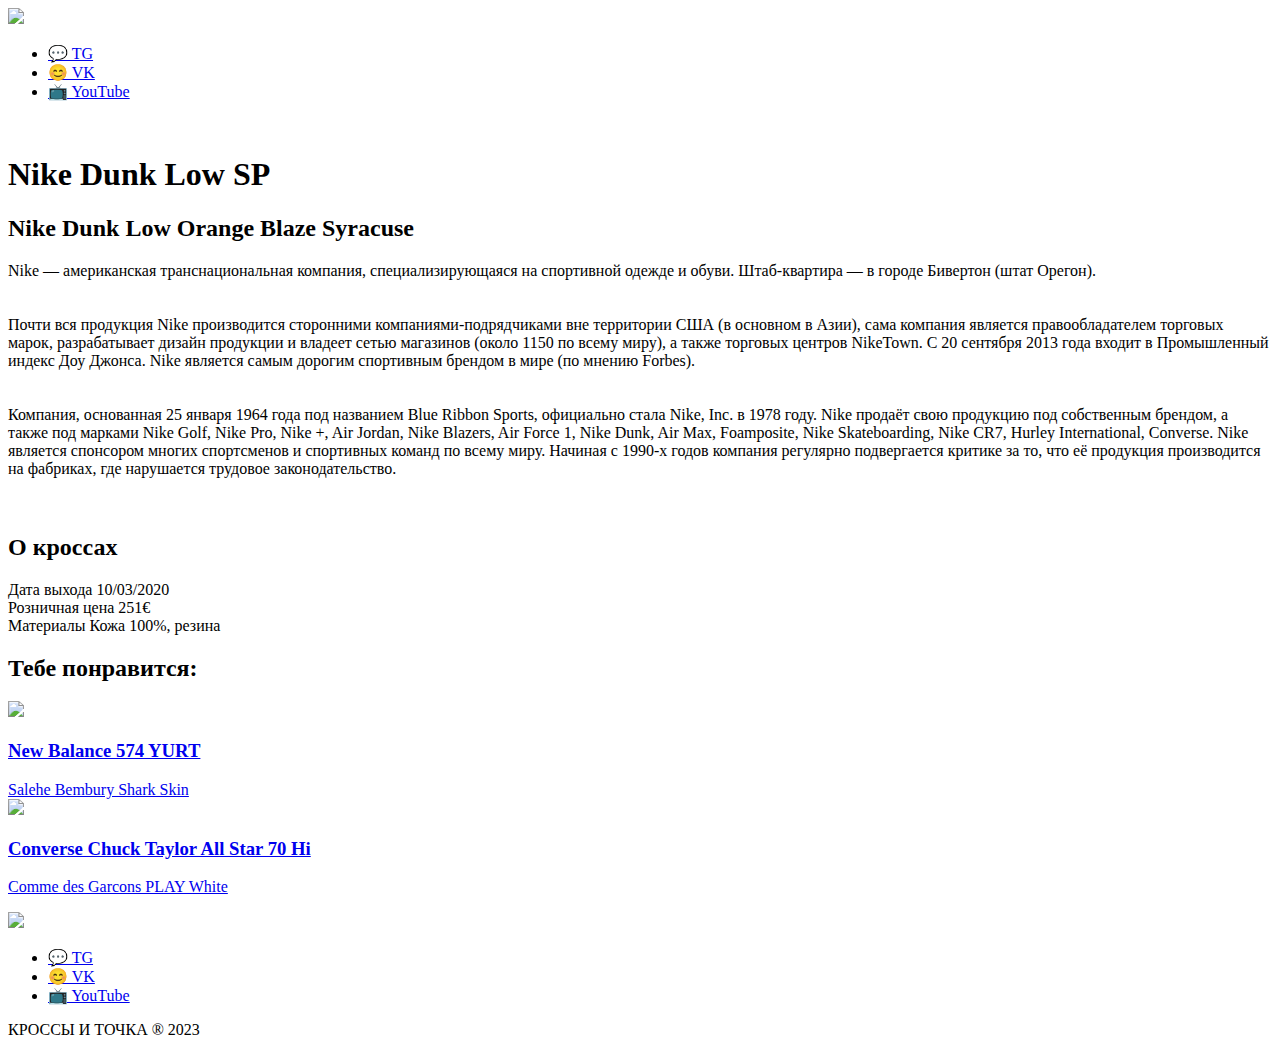
==== index2 (2).html @ dde87727 "Update index2 (2).html" ====
<!DOCTYPE html>
<html>
<head>
    <title>Кроссы - и точка</title>
    <link rel="stylesheet" href="index3.css"/>
    <link rel="preconnect" href="https://fonts.googleapis.com">
    <link rel="preconnect" href="https://fonts.gstatic.com" crossorigin>
    <link href="https://fonts.googleapis.com/css2?family=Anonymous+Pro:wght@400;700&family=IBM+Plex+Mono:wght@500&display=swap" rel="stylesheet">
    <meta name="viewport" content="width=device-width, initial-scale=1.0">
</head>
<body>
    <header>
        <div class="container">
            <div class="header-content">
                <a href="index.html"><img src="img/logo.svg" class="logo"></a>
                <div class="social">
                    <nav class="nav-menu">
                    <ul>
                    <li><a href="https://t.me/der_res" class="link-social">💬 TG</a></li>
                    <li><a href="https://vk.com/tima_010101" class="link-social">😊 VK</a></li>
                    <li><a href="https://www.youtube.com/channel/UChY-dPrZ0GXgKf8XBsyh7aA" class="link-social">📺 YouTube</a></li>
                    </ul>
                    </nav>
                </div>
            </div>
        </div>
    </header>
    <main>
        <div class="container">
            <div class="block-card">
                <div class="image-cross">
                    <img src="img\sneaker-big__img (1).png" alt="" class="image-cross1">
                </div>
                <div class="big-text">
                    <h1 class="big">Nike Dunk Low SP</h1>
                </div>
                <div class="big">
                    <h2 class="medium">
                        Nike Dunk Low Orange Blaze Syracuse
                    </h2>
                </div>
                <div class="element">
                <div class="block-text-left">
                    <a class="small">Nike — американская транснациональная компания, специализирующаяся на спортивной одежде и обуви. Штаб-квартира — в городе Бивертон (штат Орегон).<br><br><br>

                        Почти вся продукция Nike производится сторонними компаниями-подрядчиками вне территории США (в основном в Азии), сама компания является правообладателем торговых марок, разрабатывает дизайн продукции и владеет сетью магазинов (около 1150 по всему миру), а также торговых центров NikeTown. С 20 сентября 2013 года входит в Промышленный индекс Доу Джонса. Nike является самым дорогим спортивным брендом в мире (по мнению Forbes).<br><br><br>
                        
                        Компания, основанная 25 января 1964 года под названием Blue Ribbon Sports, официально стала Nike, Inc. в 1978 году. Nike продаёт свою продукцию под собственным брендом, а также под марками Nike Golf, Nike Pro, Nike +, Air Jordan, Nike Blazers, Air Force 1, Nike Dunk, Air Max, Foamposite, Nike Skateboarding, Nike CR7, Hurley International, Converse. Nike является спонсором многих спортсменов и спортивных команд по всему миру. Начиная с 1990-х годов компания регулярно подвергается критике за то, что её продукция производится на фабриках, где нарушается трудовое законодательство.<br><br><br>
                    </a>
                </div>
            <div class="block-text-right">
                <div class="forblockrightposition">
                    <h2 class="medium-1">О кроссах</h2>
                    <div class="separator"></div>
                    <div class="block-text-right-content">
                        <a class="very-small">Дата выхода</a>
                        <a class="very-small1">10/03/2020</a>
                        </div>
                    <div class="separator"></div>
                    <div class="block-text-right-content">
                        <a class="very-small">Розничная цена</a>
                        <a class="very-small1">251€</a>
                        </div>
                    <div class="separator"></div>
                    <div class="block-text-right-content">
                        <a class="very-small">Материалы</a>
                        <a class="very-small1">Кожа 100%, резина</a>
                    </div>
                    <div class="separator"></div>
                </div>
                </div>
        </div>
    </div>
</div>

</main>
<div class="container">
    <h2 class="medium-maybe">
        Тебе понравится: 
    </h2>
    <div class="cards">
        <div class="card" href="index3.html">
            <a href="index3.html" class="link"><img src="img/6.png" class="card-img" href="index3.html"></a>
            <div class="card-text">
                <a href="index3.html" class="link"><h3 class="big-card-text">New Balance 574 YURT</h3></a>
                <a class="small-text-card"  href="index3.html">Salehe Bembury Shark Skin</a>
            </div>
    </div>
    <div class="card">
        <a href="index3(3).html" class="link"><img src="img\sneaker__imgсщт1.png" class=card-img1></a>
        <div class="card-text">
            <a href="index3(3).html" class="link"><h3 class="big-card-text">Converse Chuck Taylor All Star 70 Hi</h3></a>
            <a href="index3(3).html" class="link"><p class="small-text-card">Comme des Garcons PLAY White</p></a>
                </div>
            </div>
        </div>
    </div>
</main>
<footer>
    <div class="container">
        <div class="footer-top">
            <img src="img/logo-footer.svg" class="footer-logo">
            <div class="social">
                <nav class="nav-menu">
                    <ul>
                    <li><a href="https://t.me/der_res" >💬 TG</a></li>
                    <li><a href="https://vk.com/tima_010101">😊 VK</a></li>
                    <li><a href="https://www.youtube.com/channel/UChY-dPrZ0GXgKf8XBsyh7aA">📺 YouTube</a></li>
                    </ul>
                    </nav>
            </div>
        </div>
        <div class="line">
        </div>
        <div class="footer-bottom">
            КРОССЫ И ТОЧКА ® 2023
        </div>
    </div>
</footer>
</body>
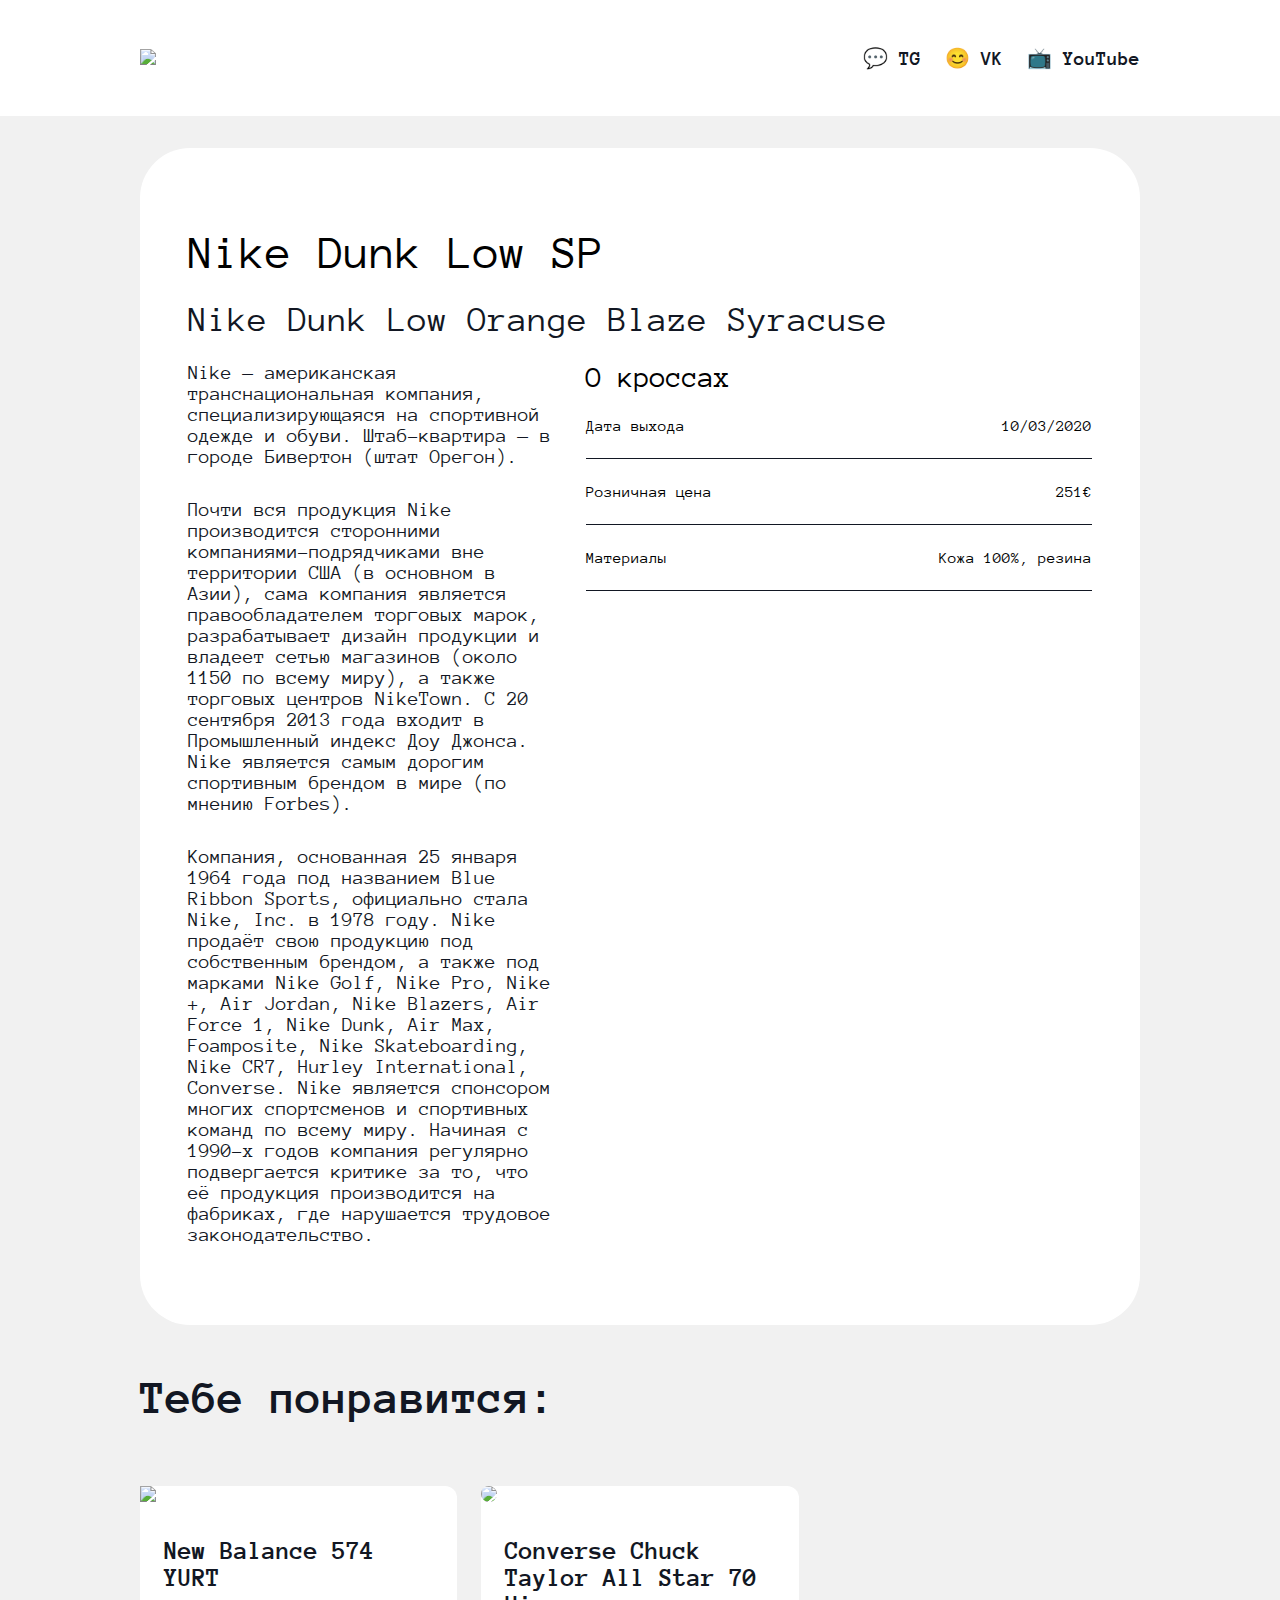
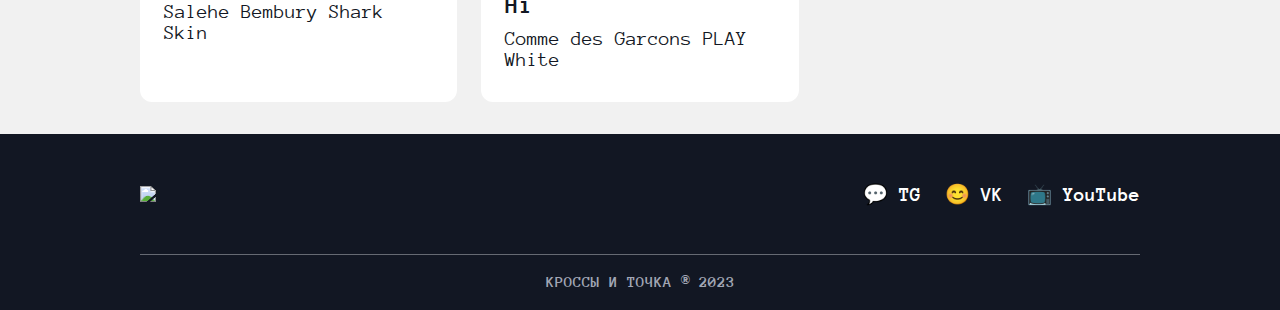
==== commit 735cdbb0: "Add files via upload" ====
--- a/index2 (2).html
+++ b/index2 (2).html
@@ -32,7 +32,7 @@
                     <img src="img\sneaker-big__img (1).png" alt="" class="image-cross1">
                 </div>
                 <div class="big-text">
-                    <h1 class="big">Nike Dunk Low SP</h1>
+                    <h2 class="big">Nike Dunk Low SP</h2>
                 </div>
                 <div class="big">
                     <h2 class="medium">
@@ -41,32 +41,27 @@
                 </div>
                 <div class="element">
                 <div class="block-text-left">
-                    <a class="small">Nike — американская транснациональная компания, специализирующаяся на спортивной одежде и обуви. Штаб-квартира — в городе Бивертон (штат Орегон).<br><br><br>
+                    <p class="small">Nike — американская транснациональная компания, специализирующаяся на спортивной одежде и обуви. Штаб-квартира — в городе Бивертон (штат Орегон).</p>
 
-                        Почти вся продукция Nike производится сторонними компаниями-подрядчиками вне территории США (в основном в Азии), сама компания является правообладателем торговых марок, разрабатывает дизайн продукции и владеет сетью магазинов (около 1150 по всему миру), а также торговых центров NikeTown. С 20 сентября 2013 года входит в Промышленный индекс Доу Джонса. Nike является самым дорогим спортивным брендом в мире (по мнению Forbes).<br><br><br>
+                    <p class="small">Почти вся продукция Nike производится сторонними компаниями-подрядчиками вне территории США (в основном в Азии), сама компания является правообладателем торговых марок, разрабатывает дизайн продукции и владеет сетью магазинов (около 1150 по всему миру), а также торговых центров NikeTown. С 20 сентября 2013 года входит в Промышленный индекс Доу Джонса. Nike является самым дорогим спортивным брендом в мире (по мнению Forbes).</p>
                         
-                        Компания, основанная 25 января 1964 года под названием Blue Ribbon Sports, официально стала Nike, Inc. в 1978 году. Nike продаёт свою продукцию под собственным брендом, а также под марками Nike Golf, Nike Pro, Nike +, Air Jordan, Nike Blazers, Air Force 1, Nike Dunk, Air Max, Foamposite, Nike Skateboarding, Nike CR7, Hurley International, Converse. Nike является спонсором многих спортсменов и спортивных команд по всему миру. Начиная с 1990-х годов компания регулярно подвергается критике за то, что её продукция производится на фабриках, где нарушается трудовое законодательство.<br><br><br>
-                    </a>
+                    <p class="small">Компания, основанная 25 января 1964 года под названием Blue Ribbon Sports, официально стала Nike, Inc. в 1978 году. Nike продаёт свою продукцию под собственным брендом, а также под марками Nike Golf, Nike Pro, Nike +, Air Jordan, Nike Blazers, Air Force 1, Nike Dunk, Air Max, Foamposite, Nike Skateboarding, Nike CR7, Hurley International, Converse. Nike является спонсором многих спортсменов и спортивных команд по всему миру. Начиная с 1990-х годов компания регулярно подвергается критике за то, что её продукция производится на фабриках, где нарушается трудовое законодательство.</p>
                 </div>
             <div class="block-text-right">
                 <div class="forblockrightposition">
-                    <h2 class="medium-1">О кроссах</h2>
-                    <div class="separator"></div>
+                    <h3 class="medium-1">О кроссах</h3>
                     <div class="block-text-right-content">
-                        <a class="very-small">Дата выхода</a>
-                        <a class="very-small1">10/03/2020</a>
+                        <p class="very-small">Дата выхода</p>
+                        <p class="very-small1">10/03/2020</p>
                         </div>
-                    <div class="separator"></div>
                     <div class="block-text-right-content">
-                        <a class="very-small">Розничная цена</a>
-                        <a class="very-small1">251€</a>
+                        <p class="very-small">Розничная цена</p>
+                        <p class="very-small1">251€</p>
                         </div>
-                    <div class="separator"></div>
                     <div class="block-text-right-content">
-                        <a class="very-small">Материалы</a>
-                        <a class="very-small1">Кожа 100%, резина</a>
+                        <p class="very-small">Материалы</p>
+                        <p class="very-small1">Кожа 100%, резина</p>
                     </div>
-                    <div class="separator"></div>
                 </div>
                 </div>
         </div>
@@ -117,4 +112,4 @@
         </div>
     </div>
 </footer>
-</body>
+</body>--- a/index3.css
+++ b/index3.css
@@ -0,0 +1,349 @@
+body {
+    background-color:#F1F1F1;
+    font-family:'Anonymous Pro','Russo One';
+    margin:0px;
+}
+header {
+    background-color: #fff;
+    padding:30px 0px;
+}
+.header-content {
+    align-items: center;
+    justify-content: space-between;
+    display: flex;
+}
+h3, p, h2{
+    margin: 0;
+}
+.block-text-right-content {
+    display: flex;
+    justify-content: space-between;
+}
+.logo {
+    width:212px;
+}
+.image-cross {
+    display: flex;
+    align-items: center;
+}
+.social {
+    display:flex;
+    gap:24px;
+}
+nav ul {
+    display: flex;
+    list-style: none;
+    gap:24px;
+    padding: 0;
+}
+.element {
+    display: flex;
+    flex-direction: row;
+}
+.social a{
+    font-size:20px;
+    color:#121723;
+    text-decoration:none;
+    font-weight: 700;
+}
+.footer a {
+    font-weight: 700;
+}
+.new {
+    font-family: 'IBM Plex Mono';
+    font-size: 48px;
+    color:#121723;
+    margin-top:32px;
+}
+.container {
+    max-width: 1440px;
+    padding: 0 140px;
+    box-sizing: border-box;
+    margin: 0 auto;
+   }
+.block-card {
+    width:100%;
+    margin: 0 auto;
+    border-radius:50px;
+    background-color: #fff;
+    margin-top: 32px;
+    box-sizing: border-box;
+    padding:48px 48px 48px 48px;
+    padding-right: 48px;
+}
+.big-text {
+    width:100%;
+    font-size:48px;
+    font-weight: 400;
+    margin-top:32px;
+}
+.big {
+    font-size:48px;
+    font-weight: 400;
+}
+.block-content {
+    justify-content: space-between;
+    display: flex;
+}
+.block-text-left {
+    justify-content: space-between;
+    display: inline-block;
+    width:506px;
+}
+.small {
+    font-size:20px;
+    color:#121723;
+    width:100%;
+    max-width:506px;
+    margin-bottom: 32px;
+}
+.medium-text {
+    width:100%;
+    font-weight: 400;
+    margin-bottom: 24px;
+    max-width:327px;
+    height:20px;
+}
+
+.for-right-parametrs {
+    float: right;
+    display: flex;
+    justify-content: center;
+    align-items: center;
+}
+.medium {
+    font-size:36px;
+    color:#121723;
+    font-weight:400;
+    margin-top:24px;
+    margin-bottom:24px;
+    padding:0;
+    margin-left:auto;
+    margin-left:0;
+}
+.block-text-right {
+    width:100%;
+    max-width:506px;
+    gap:24px;
+    margin-left: 32px;
+    justify-content: space-between;
+}
+.medium-1 {
+    font-size:30px;
+    font-weight: 400;
+}
+footer {
+    background-color:#121723;
+    padding:32px 0 20px 0;
+}
+.footer-top {
+    display:flex;
+    align-items: center;
+    justify-content: space-between;
+    margin-bottom: 32px;
+}
+.footer-top .social a {
+    color:#fff;
+}
+.line {
+    height:1px;
+    background-color: rgba(230, 232, 236, 40%);
+}
+.footer-logo {
+    width:300px;
+}
+.footer-bottom {
+    text-align: center;
+    font-size: 16px;
+    color:#A1A6B4;
+    font-weight: 700;
+    margin-top:18px;
+}footer {
+    background-color:#121723;
+    padding:32px 0 20px 0;
+}
+.footer-top {
+    display:flex;
+    align-items: center;
+    justify-content: space-between;
+    margin-bottom: 32px;
+}
+.footer-top .social a {
+    color:#fff;
+}
+.card:hover {
+    transform: translateY(-10px);
+}
+.separator1 {
+    height:1px;
+    background-color: rgba(230, 232, 236, 40%);
+}
+.link {
+    text-decoration: none;
+}
+.footer-logo {
+    width:300px;
+}
+.footer-bottom {
+    text-align: center;
+    font-size: 16px;
+    color:#A1A6B4;
+    font-weight: 700;
+    margin-top:18px;
+}
+.medium-maybe {
+    margin-top:48px;
+    margin-bottom: 32px;
+    font-size:48px;
+    width:100%;
+    color:#121723;
+}
+.cards {
+    display: flex;
+    flex-wrap: wrap;
+    gap:24px;
+    padding: 32px 0;
+    margin-top:32px;
+}
+.very-small1 {
+    float: right;
+}
+.card-img {
+    width: 100%;
+}
+.card-img1 {
+    width: 100%;
+    border-radius: 12px;
+}
+.card-text {
+    padding: 32px 24px;
+    display: flex;
+    flex-direction: column;
+    gap:10px;
+    align-content: start;
+    align-items: start;
+}
+.big-card-text {
+    color:#121723;
+    font-size:26px;
+    font-weight:700;
+    text-decoration: none;
+}
+.block-text-right-content {
+    border-bottom:1px solid #121723;
+    padding:24px 0px;
+}
+.small-text-card {
+    color:#121723;
+    font-size: 20px;
+    font-weight:400;
+    text-decoration: none;
+}
+.card {
+    border-radius: 12px;
+    width:calc(33.3333% - 16px);
+    background-color: #fff;
+    transition: 0.3s all;
+}
+@media screen and (max-width: 1000px) {
+.image-cross1{
+    width:100%;
+    max-width:327px;
+    height:172px;
+}
+.big {
+    font-size:32px;
+    text-decoration: none;
+}
+.block-card {
+    padding:24px;
+    border-radius: 12px;
+}
+.medium-text {
+    width:100%;
+    margin-bottom:24px;
+}
+.link {
+    text-decoration: none;
+}
+.block-text-left {
+    width:100%;
+    display:flex;
+    flex-direction: column;
+}
+.small {
+    font-size:16px;
+    width:100%;
+    max-width: 327px;
+}
+.block-text-right {
+    margin-left: 0px;
+    width:100%;
+}
+.medium-maybe {
+    font-size: 32px;
+}
+.favotire-text-paramters {
+    margin-top: 32px;
+}
+}
+@media screen and (max-width: 1000px) {
+    .card {
+    width:calc(100% - 12px);
+    }
+    .container {
+        padding:0px 24px;
+        margin: 0 auto;
+    }
+    .element {
+        display:flex;
+        flex-direction: column;
+    }
+.big-text {
+    height:64px;
+    width:100%;
+    max-width:327px;
+}
+.medium-text {
+    margin-top:24px;
+    margin-bottom:24px;
+}
+.medium {
+    font-size: 20px;
+}
+}
+@media screen and (max-width: 820px) {
+    .header-content {
+        flex-direction: column;
+    }
+    .new {
+        font-size:38px;
+    }
+    .container {
+        padding: 0 80px;
+    }
+}
+@media screen and (max-width: 760px) {
+    .footer-top {
+        flex-direction:column;
+        margin-bottom: 15px;
+    }
+    .container {
+        padding:0px 16px;
+    }
+    .medium-text {
+        margin:0px 24px;
+
+    }
+}
+
+@media screen and (max-width: 600px) {
+   .container {
+    padding:0 16px;
+   }
+}
+@media screen and (max-width: 500px) {
+    .card {
+        width:100%;
+    }
+}